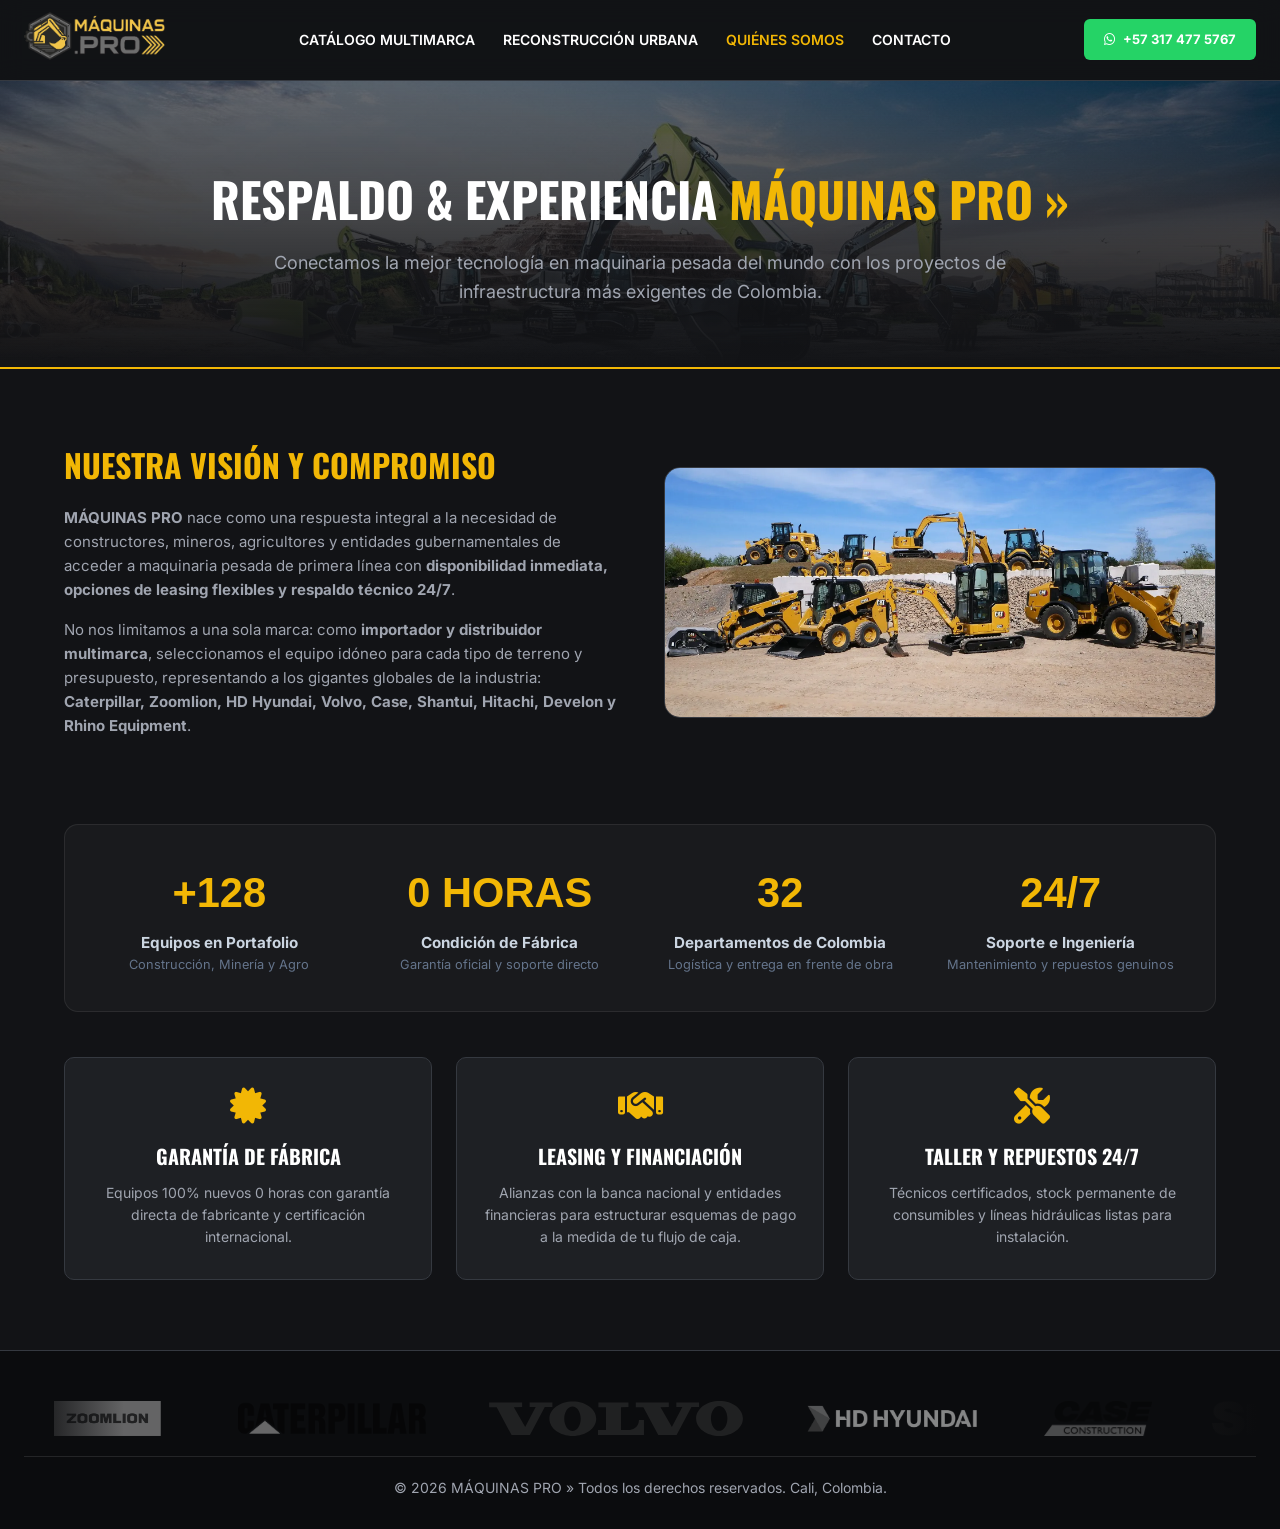
==== quienes-somos.html @ 678b1ead "feat: inicializar MAQUINAS.PRO EVOLUTION a partir de version basica" ====
<!DOCTYPE html>
<html lang="es">
<head>
    <meta charset="UTF-8">
    <meta name="viewport" content="width=device-width, initial-scale=1.0">
    <title>Quiénes Somos | MÁQUINAS PRO » Importador y Respaldo Multimarca en Colombia</title>
    <meta name="description" content="Conoce a MÁQUINAS PRO, empresa líder en importación, distribución y leasing de maquinaria pesada 0 horas de las principales marcas mundiales en Colombia.">
    <link rel="icon" href="assets/logo/logo-maquinas-pro.png" type="image/png">

    <!-- SEO & Open Graph Meta Tags -->
    <meta name="keywords" content="maquinaria pesada, excavadoras, retroexcavadoras, venta de maquinaria, leasing maquinaria, Colombia, Caterpillar, Volvo, Zoomlion, Hyundai, reconstrucción urbana, equipos de construcción">
    <meta property="og:type" content="website">
    <meta property="og:url" content="https://www.maquinas.pro/">
    <meta property="og:title" content="MÁQUINAS PRO » | Venta y Leasing de Maquinaria Pesada en Colombia">
    <meta property="og:description" content="Importador multimarca: Caterpillar, Volvo, Zoomlion, HD Hyundai. Flotas nuevas 0 horas listas para entrega y reconstrucción urbana.">
    <meta property="og:image" content="https://www.maquinas.pro/assets/logo/logo-maquinas-pro.png">
    
    <!-- Twitter Meta Tags -->
    <meta name="twitter:card" content="summary_large_image">
    <meta property="twitter:domain" content="maquinas.pro">
    <meta property="twitter:url" content="https://www.maquinas.pro/">
    <meta name="twitter:title" content="MÁQUINAS PRO » | Venta y Leasing de Maquinaria Pesada en Colombia">
    <meta name="twitter:description" content="Importador multimarca: Caterpillar, Volvo, Zoomlion, HD Hyundai. Flotas nuevas 0 horas listas para entrega inmediata.">
    <meta name="twitter:image" content="https://www.maquinas.pro/assets/logo/logo-maquinas-pro.png">

    
    <link rel="preconnect" href="https://fonts.googleapis.com">
    <link rel="preconnect" href="https://fonts.gstatic.com" crossorigin>
    <link href="https://fonts.googleapis.com/css2?family=Inter:wght@300;400;500;600;700;800&family=Oswald:wght@500;600;700&display=swap" rel="stylesheet">
    <link rel="stylesheet" href="https://cdnjs.cloudflare.com/ajax/libs/font-awesome/6.4.0/css/all.min.css">
    
    <style>
        :root {
            --primary-gold: #F2B705;
            --accent-orange: #FF6600;
            --dark-charcoal: #121316;
            --dark-surface: #1E2024;
            --dark-card: #26292E;
            --dark-border: #353940;
            --text-white: #FFFFFF;
            --text-gray: #A0A5B0;
            --text-muted: #717784;
            --font-heading: 'Oswald', sans-serif;
            --font-body: 'Inter', sans-serif;
            --radius-sm: 6px;
            --radius-md: 10px;
            --radius-lg: 16px;
        }

        * { margin:0; padding:0; box-sizing:border-box; }
        body { font-family: var(--font-body); background-color: var(--dark-charcoal); color: var(--text-white); line-height: 1.6; }
        
        header { position: sticky; top: 0; z-index: 1000; background: rgba(18, 19, 22, 0.95); backdrop-filter: blur(12px); border-bottom: 1px solid var(--dark-border); }
        .nav-container { max-width: 1400px; margin: 0 auto; padding: 12px 24px; display: flex; align-items: center; justify-content: space-between; }
        .logo-wrapper img { height: 48px; object-fit: contain; }
        .nav-links { display: flex; gap: 28px; list-style: none; align-items: center; }
        .nav-links a { color: var(--text-white); text-decoration: none; font-size: 14px; font-weight: 600; text-transform: uppercase; transition: color 0.2s; }
        .nav-links a:hover, .nav-links a.active { color: var(--primary-gold); }
        .btn-whatsapp { background-color: #25D366; color: #fff; padding: 10px 20px; border-radius: var(--radius-sm); text-decoration: none; font-weight: 700; font-size: 13px; display: inline-flex; align-items: center; gap: 8px; }

        .page-hero {
            padding: 80px 24px 60px;
            background: linear-gradient(180deg, rgba(18,19,22,0.6) 0%, var(--dark-charcoal) 100%),
                        url('assets/catalog/zoomlion_earthmoving_machinery_company_cover.jpg') center/cover no-repeat;
            text-align: center;
            border-bottom: 2px solid var(--primary-gold);
        }

        .page-title { font-family: var(--font-heading); font-size: 48px; text-transform: uppercase; margin-bottom: 12px; }
        .page-title span { color: var(--primary-gold); }
        .page-subtitle { color: var(--text-gray); font-size: 18px; max-width: 750px; margin: 0 auto; }

        .content-section { max-width: 1200px; margin: 0 auto; padding: 70px 24px; }
        .grid-2 { display: grid; grid-template-columns: 1fr 1fr; gap: 48px; align-items: center; margin-bottom: 70px; }
        .grid-2 img { width: 100%; border-radius: var(--radius-lg); border: 1px solid var(--dark-border); }

        .about-text h2 { font-family: var(--font-heading); font-size: 32px; color: var(--primary-gold); margin-bottom: 16px; text-transform: uppercase; }
        .about-text p { color: var(--text-gray); margin-bottom: 16px; font-size: 15px; }

        .values-grid { display: grid; grid-template-columns: repeat(3, 1fr); gap: 24px; margin-top: 40px; }
        .value-card { background: var(--dark-surface); border: 1px solid var(--dark-border); border-radius: var(--radius-md); padding: 30px 24px; text-align: center; }
        .value-card i { font-size: 36px; color: var(--primary-gold); margin-bottom: 16px; }
        .value-card h3 { font-family: var(--font-heading); font-size: 20px; margin-bottom: 10px; text-transform: uppercase; }
        .value-card p { color: var(--text-gray); font-size: 14px; }

        footer { background: #0B0C0E; padding: 50px 24px 30px; border-top: 1px solid var(--dark-border); text-align: center; }
        footer img { max-height: 44px; margin-bottom: 20px; }
        footer p { color: var(--text-gray); font-size: 14px; }
    
        /* Mobile Menu Toggle */
        .nav-actions { display: flex; align-items: center; gap: 12px; }
        .mobile-menu-btn { display: none; color: var(--text-white); font-size: 24px; cursor: pointer; background: none; border: none; padding: 5px; }
        
        @media (max-width: 992px) {
            .grid-2 { grid-template-columns: 1fr; gap: 32px; }
            .values-grid { grid-template-columns: 1fr; }
            .page-title { font-size: 32px; }
        }

        @media (max-width: 992px) {
            .nav-links {
                display: none;
                flex-direction: column;
                position: absolute;
                top: 100%;
                left: 0;
                width: 100%;
                background: rgba(18, 19, 22, 0.98);
                backdrop-filter: blur(12px);
                padding: 10px 0;
                border-bottom: 1px solid var(--dark-border);
                box-shadow: 0 10px 20px rgba(0,0,0,0.5);
            }
            .nav-links.active { display: flex; }
            .nav-links li { width: 100%; }
            .nav-links a { padding: 15px 24px; display: block; border-bottom: 1px solid rgba(255,255,255,0.05); }
            .mobile-menu-btn { display: block; }
            .btn-whatsapp span { display: none; } /* Hide text on very small screens, keep icon */
        }

    
        .footer-multibrand-banner {
            width: 100%;
            overflow: hidden;
            padding-bottom: 20px;
            margin-bottom: 20px;
            border-bottom: 1px solid rgba(255,255,255,0.1);
            position: relative;
        }
        .footer-multibrand-banner::before,
        .footer-multibrand-banner::after {
            content: '';
            position: absolute;
            top: 0;
            width: 100px;
            height: 100%;
            z-index: 2;
        }
        .footer-multibrand-banner::before {
            left: 0;
            background: linear-gradient(to right, #0B0C0E 0%, transparent 100%);
        }
        .footer-multibrand-banner::after {
            right: 0;
            background: linear-gradient(to left, #0B0C0E 0%, transparent 100%);
        }
        .brand-carousel-track {
            display: flex;
            align-items: center;
            width: max-content;
            animation: scrollCarousel 30s linear infinite;
        }
        .brand-carousel-track:hover { animation-play-state: paused; }
        .brand-carousel-track img {
            height: 35px;
            margin: 0 30px;
            object-fit: contain;
            filter: grayscale(100%) opacity(0.5);
            transition: all 0.3s ease;
            cursor: pointer;
        }
        .brand-carousel-track img:hover {
            filter: grayscale(0%) opacity(1);
            transform: scale(1.05);
        }
        @keyframes scrollCarousel {
            0% { transform: translateX(0); }
            100% { transform: translateX(-50%); }
        }

    </style>
</head>
<body>

    <header>
        <div class="nav-container">
            <a href="index.html" class="logo-wrapper">
                <img src="assets/logo/logo-maquinas-pro.png" alt="MÁQUINAS PRO »">
            </a>
            <ul class="nav-links" id="navLinks">
                <li><a href="index.html#catalogo">Catálogo Multimarca</a></li>
                <li><a href="index.html#reconstruccion">Reconstrucción Urbana</a></li>
                <li><a href="quienes-somos.html" class="active">Quiénes Somos</a></li>
                <li><a href="index.html#contacto">Contacto</a></li>
            </ul>
            <div class="nav-actions">
                <a id="navWhatsappBtn" href="https://wa.me/573174775767" target="_blank" class="btn-whatsapp">
                    <i class="fab fa-whatsapp"></i> <span>+57 317 477 5767</span>
                </a>
                <button class="mobile-menu-btn" onclick="toggleMenu()" aria-label="Abrir menú">
                    <i class="fas fa-bars"></i>
                </button>
            </div>
        </div>
    </header>

    <div class="page-hero">
        <h1 class="page-title">RESPALDO & EXPERIENCIA <span>MÁQUINAS PRO »</span></h1>
        <p class="page-subtitle">
            Conectamos la mejor tecnología en maquinaria pesada del mundo con los proyectos de infraestructura más exigentes de Colombia.
        </p>
    </div>

    <div class="content-section">
        <div class="grid-2">
            <div class="about-text">
                <h2>Nuestra Visión y Compromiso</h2>
                <p>
                    <strong>MÁQUINAS PRO</strong> nace como una respuesta integral a la necesidad de constructores, mineros, agricultores y entidades gubernamentales de acceder a maquinaria pesada de primera línea con <strong>disponibilidad inmediata, opciones de leasing flexibles y respaldo técnico 24/7</strong>.
                </p>
                <p>
                    No nos limitamos a una sola marca: como <strong>importador y distribuidor multimarca</strong>, seleccionamos el equipo idóneo para cada tipo de terreno y presupuesto, representando a los gigantes globales de la industria: <strong>Caterpillar, Zoomlion, HD Hyundai, Volvo, Case, Shantui, Hitachi, Develon y Rhino Equipment</strong>.
                </p>
            </div>
            <div>
                <img src="assets/catalog/Caterpillar Construction Machinery.webp" alt="Flota Maquinaria Pesada">
            </div>
        </div>

        
        <!-- Cifras de Solidez Corporativa -->
        <div class="stats-counter-bar" style="display:grid; grid-template-columns:repeat(auto-fit, minmax(220px, 1fr)); gap:20px; background:rgba(255,255,255,0.03); border:1px solid rgba(255,255,255,0.08); border-radius:14px; padding:35px 24px; margin:45px 0; text-align:center;">
            <div>
                <div style="font-family:'Montserrat',sans-serif; font-size:2.6rem; font-weight:900; color:var(--primary-gold, #f5a623);">+128</div>
                <div style="color:#cbd5e1; font-weight:700; font-size:0.95rem; margin-top:4px;">Equipos en Portafolio</div>
                <div style="color:#64748b; font-size:0.8rem;">Construcción, Minería y Agro</div>
            </div>
            <div>
                <div style="font-family:'Montserrat',sans-serif; font-size:2.6rem; font-weight:900; color:var(--primary-gold, #f5a623);">0 HORAS</div>
                <div style="color:#cbd5e1; font-weight:700; font-size:0.95rem; margin-top:4px;">Condición de Fábrica</div>
                <div style="color:#64748b; font-size:0.8rem;">Garantía oficial y soporte directo</div>
            </div>
            <div>
                <div style="font-family:'Montserrat',sans-serif; font-size:2.6rem; font-weight:900; color:var(--primary-gold, #f5a623);">32</div>
                <div style="color:#cbd5e1; font-weight:700; font-size:0.95rem; margin-top:4px;">Departamentos de Colombia</div>
                <div style="color:#64748b; font-size:0.8rem;">Logística y entrega en frente de obra</div>
            </div>
            <div>
                <div style="font-family:'Montserrat',sans-serif; font-size:2.6rem; font-weight:900; color:var(--primary-gold, #f5a623);">24/7</div>
                <div style="color:#cbd5e1; font-weight:700; font-size:0.95rem; margin-top:4px;">Soporte e Ingeniería</div>
                <div style="color:#64748b; font-size:0.8rem;">Mantenimiento y repuestos genuinos</div>
            </div>
        </div>

        <div class="values-grid">
            <div class="value-card">
                <i class="fas fa-certificate"></i>
                <h3>Garantía de Fábrica</h3>
                <p>Equipos 100% nuevos 0 horas con garantía directa de fabricante y certificación internacional.</p>
            </div>
            <div class="value-card">
                <i class="fas fa-handshake"></i>
                <h3>Leasing y Financiación</h3>
                <p>Alianzas con la banca nacional y entidades financieras para estructurar esquemas de pago a la medida de tu flujo de caja.</p>
            </div>
            <div class="value-card">
                <i class="fas fa-screwdriver-wrench"></i>
                <h3>Taller y Repuestos 24/7</h3>
                <p>Técnicos certificados, stock permanente de consumibles y líneas hidráulicas listas para instalación.</p>
            </div>
        </div>
    </div>

    <footer>
        <div class="footer-multibrand-banner">
            <div class="brand-carousel-track">
                <!-- Primera Serie -->
                    <img src="assets/brands/zoomlion.png" alt="Zoomlion">
                    <img src="assets/brands/caterpillar.png" alt="Caterpillar">
                    <img src="assets/brands/volvo.svg" alt="Volvo">
                    <img src="assets/brands/hd-hyundai.png" alt="HD Hyundai">
                    <img src="assets/brands/case.png" alt="CASE">
                    <img src="assets/brands/shantui.png" alt="Shantui">
                    <img src="assets/brands/hitachi.png" alt="Hitachi">
                    <img src="assets/brands/develon.png" alt="Develon">
                <!-- Segunda Serie (Clonada para Loop Infinito) -->
                    <img src="assets/brands/zoomlion.png" alt="Zoomlion">
                    <img src="assets/brands/caterpillar.png" alt="Caterpillar">
                    <img src="assets/brands/volvo.svg" alt="Volvo">
                    <img src="assets/brands/hd-hyundai.png" alt="HD Hyundai">
                    <img src="assets/brands/case.png" alt="CASE">
                    <img src="assets/brands/shantui.png" alt="Shantui">
                    <img src="assets/brands/hitachi.png" alt="Hitachi">
                    <img src="assets/brands/develon.png" alt="Develon">
            </div>
        </div>
        <p>&copy; 2026 MÁQUINAS PRO » Todos los derechos reservados. Cali, Colombia.</p>
    </footer>


    <!-- Mobile Menu Script -->
    <script>
        function toggleMenu() {
            document.getElementById('navLinks').classList.toggle('active');
        }
        
        // Close menu when clicking a link
        document.querySelectorAll('.nav-links a').forEach(link => {
            link.addEventListener('click', () => {
                document.getElementById('navLinks').classList.remove('active');
            });
        });
    </script>
</body>

</html>
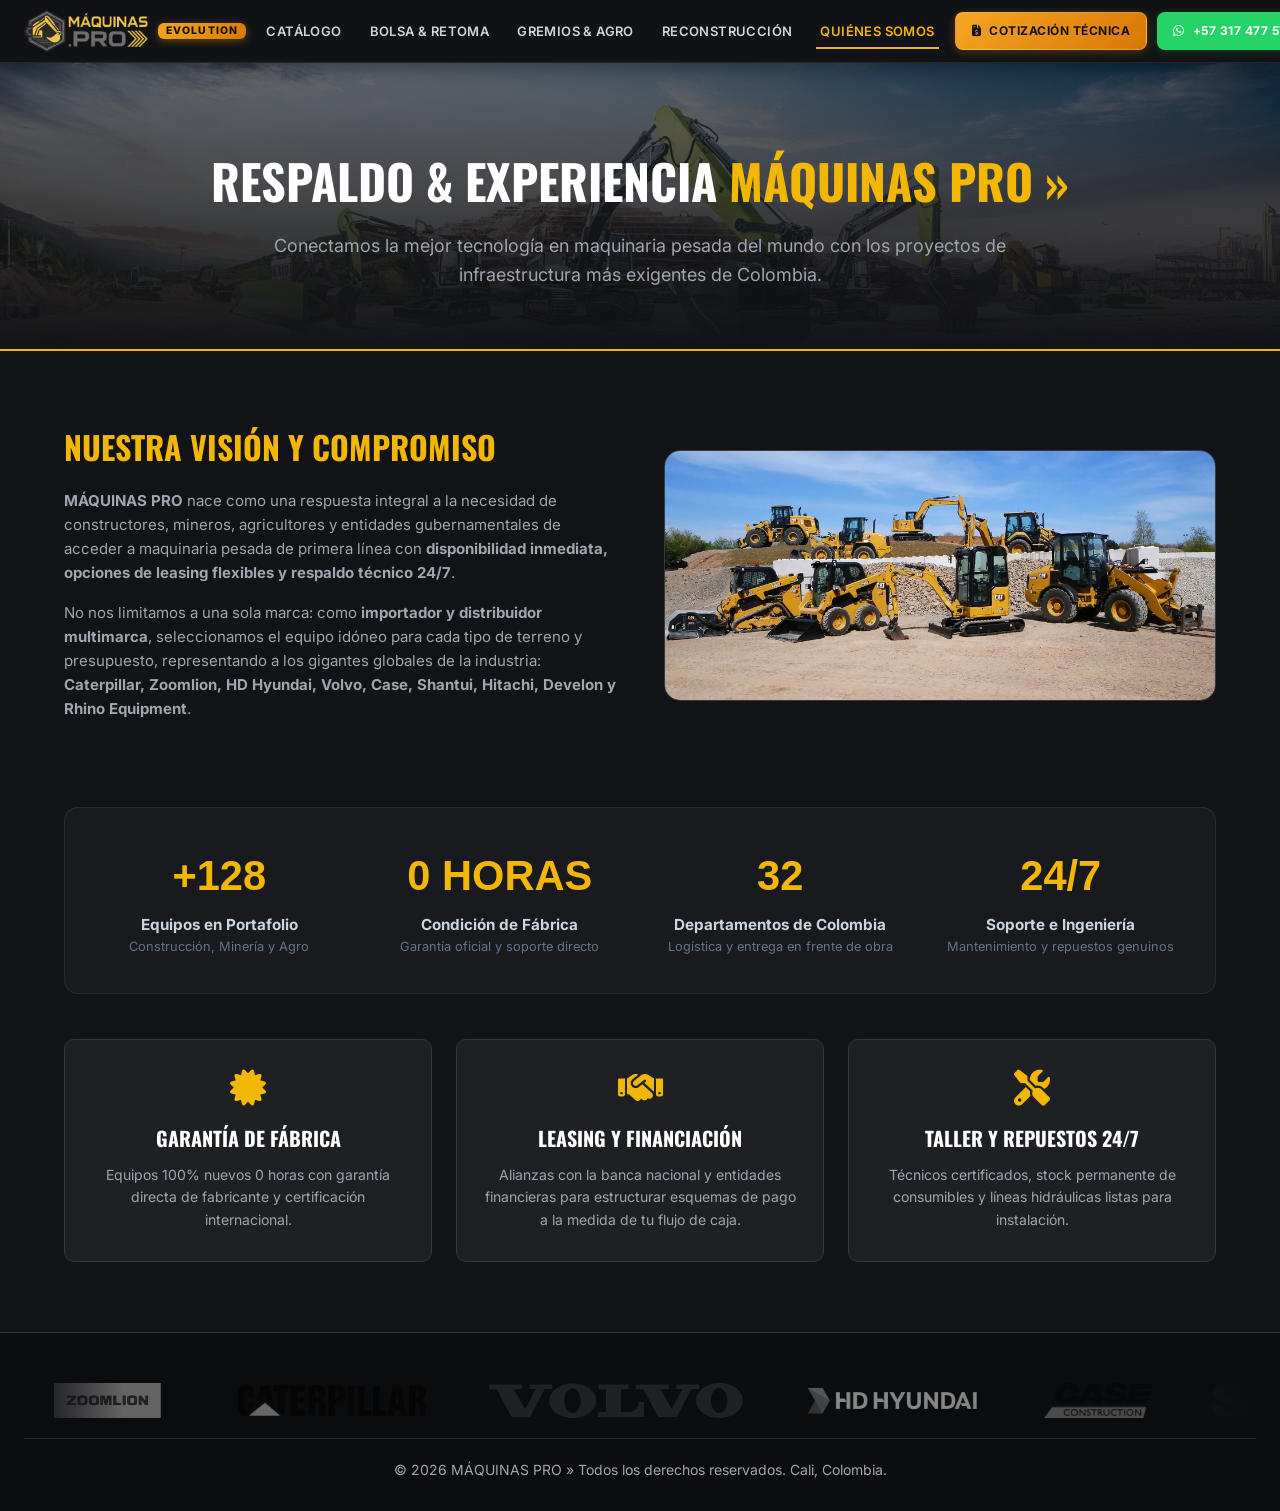
==== commit 0230483a: "feat: redesign navigation bar with single-line links, separated header CTAs, and mobile drawer" ====
--- a/quienes-somos.html
+++ b/quienes-somos.html
@@ -50,13 +50,23 @@
         * { margin:0; padding:0; box-sizing:border-box; }
         body { font-family: var(--font-body); background-color: var(--dark-charcoal); color: var(--text-white); line-height: 1.6; }
         
-        header { position: sticky; top: 0; z-index: 1000; background: rgba(18, 19, 22, 0.95); backdrop-filter: blur(12px); border-bottom: 1px solid var(--dark-border); }
-        .nav-container { max-width: 1400px; margin: 0 auto; padding: 12px 24px; display: flex; align-items: center; justify-content: space-between; }
-        .logo-wrapper img { height: 48px; object-fit: contain; }
-        .nav-links { display: flex; gap: 28px; list-style: none; align-items: center; }
-        .nav-links a { color: var(--text-white); text-decoration: none; font-size: 14px; font-weight: 600; text-transform: uppercase; transition: color 0.2s; }
+        header { position: sticky; top: 0; z-index: 1000; background: rgba(18, 19, 22, 0.97); backdrop-filter: blur(14px); -webkit-backdrop-filter: blur(14px); border-bottom: 1px solid rgba(255, 255, 255, 0.08); box-shadow: 0 4px 20px rgba(0, 0, 0, 0.4); }
+        .nav-container { max-width: 1440px; margin: 0 auto; padding: 10px 24px; display: flex; align-items: center; justify-content: space-between; gap: 16px; }
+        .logo-wrapper { display: inline-flex; align-items: center; gap: 10px; text-decoration: none; flex-shrink: 0; }
+        .logo-wrapper img { height: 42px; object-fit: contain; display: block; }
+        .evolution-pill-badge { display: inline-flex; align-items: center; gap: 4px; background: linear-gradient(135deg, #f5a623 0%, #d97706 100%); color: #111; font-size: 0.65rem; font-weight: 800; letter-spacing: 1.2px; text-transform: uppercase; padding: 3px 8px; border-radius: 6px; box-shadow: 0 2px 8px rgba(245, 166, 35, 0.35); white-space: nowrap; line-height: 1; }
+        .nav-links { display: flex; gap: 20px; list-style: none; align-items: center; margin: 0; padding: 0; }
+        .nav-links li { position: relative; }
+        .nav-links a { color: #d1d5db; text-decoration: none; font-size: 13px; font-weight: 600; letter-spacing: 0.4px; text-transform: uppercase; white-space: nowrap; padding: 8px 4px; display: inline-block; transition: color 0.2s ease; }
         .nav-links a:hover, .nav-links a.active { color: var(--primary-gold); }
-        .btn-whatsapp { background-color: #25D366; color: #fff; padding: 10px 20px; border-radius: var(--radius-sm); text-decoration: none; font-weight: 700; font-size: 13px; display: inline-flex; align-items: center; gap: 8px; }
+        .nav-links a::after { content: ''; position: absolute; bottom: 0; left: 0; width: 0; height: 2px; background: var(--primary-gold); transition: width 0.25s ease; }
+        .nav-links a:hover::after, .nav-links a.active::after { width: 100%; }
+        .nav-links .mobile-only-gate { display: none; }
+        .nav-actions { display: flex; gap: 10px; align-items: center; flex-shrink: 0; }
+        .btn-cotizar-header { height: 38px; padding: 0 16px; background: linear-gradient(135deg, #f5a623 0%, #d97706 100%); color: #111; font-family: var(--font-body); font-size: 12px; font-weight: 700; letter-spacing: 0.5px; text-transform: uppercase; text-decoration: none; border-radius: 8px; display: inline-flex; align-items: center; gap: 8px; white-space: nowrap; box-shadow: 0 2px 10px rgba(245, 166, 35, 0.25); transition: all 0.25s ease; border: 1px solid rgba(255, 255, 255, 0.2); box-sizing: border-box; }
+        .btn-cotizar-header:hover { transform: translateY(-2px); box-shadow: 0 4px 18px rgba(245, 166, 35, 0.45); color: #000; }
+        .btn-whatsapp-header { height: 38px; padding: 0 16px; background: #25D366; color: #ffffff; font-family: var(--font-body); font-size: 12px; font-weight: 700; letter-spacing: 0.5px; text-decoration: none; border-radius: 8px; display: inline-flex; align-items: center; gap: 8px; white-space: nowrap; box-shadow: 0 2px 10px rgba(37, 211, 102, 0.2); transition: all 0.25s ease; border: none; box-sizing: border-box; }
+        .btn-whatsapp-header:hover { background-color: #20BA5A; transform: translateY(-2px); box-shadow: 0 4px 18px rgba(37, 211, 102, 0.35); color: #ffffff; }
 
         .page-hero {
             padding: 80px 24px 60px;
@@ -87,9 +97,9 @@
         footer img { max-height: 44px; margin-bottom: 20px; }
         footer p { color: var(--text-gray); font-size: 14px; }
     
-        /* Mobile Menu Toggle */
-        .nav-actions { display: flex; align-items: center; gap: 12px; }
-        .mobile-menu-btn { display: none; color: var(--text-white); font-size: 24px; cursor: pointer; background: none; border: none; padding: 5px; }
+        /* Mobile Menu Toggle & Breakpoints */
+        .mobile-menu-btn { display: none; color: var(--text-white); font-size: 20px; cursor: pointer; background: rgba(255, 255, 255, 0.06); border: 1px solid rgba(255, 255, 255, 0.12); border-radius: 8px; width: 38px; height: 38px; align-items: center; justify-content: center; transition: background 0.2s ease; }
+        .mobile-menu-btn:hover { background: rgba(255, 255, 255, 0.14); }
         
         @media (max-width: 992px) {
             .grid-2 { grid-template-columns: 1fr; gap: 32px; }
@@ -97,7 +107,7 @@
             .page-title { font-size: 32px; }
         }
 
-        @media (max-width: 992px) {
+        @media (max-width: 1140px) {
             .nav-links {
                 display: none;
                 flex-direction: column;
@@ -106,16 +116,24 @@
                 left: 0;
                 width: 100%;
                 background: rgba(18, 19, 22, 0.98);
-                backdrop-filter: blur(12px);
-                padding: 10px 0;
-                border-bottom: 1px solid var(--dark-border);
-                box-shadow: 0 10px 20px rgba(0,0,0,0.5);
+                backdrop-filter: blur(16px);
+                -webkit-backdrop-filter: blur(16px);
+                padding: 16px 20px 20px;
+                border-bottom: 2px solid var(--primary-gold);
+                box-shadow: 0 12px 30px rgba(0,0,0,0.6);
+                gap: 4px;
             }
             .nav-links.active { display: flex; }
             .nav-links li { width: 100%; }
-            .nav-links a { padding: 15px 24px; display: block; border-bottom: 1px solid rgba(255,255,255,0.05); }
-            .mobile-menu-btn { display: block; }
-            .btn-whatsapp span { display: none; } /* Hide text on very small screens, keep icon */
+            .nav-links a { padding: 12px 16px; display: block; font-size: 14px; border-radius: 6px; border-bottom: 1px solid rgba(255,255,255,0.05); }
+            .nav-links a::after { display: none; }
+            .nav-links a:hover { background: rgba(242, 183, 5, 0.1); }
+            .nav-links .mobile-only-gate { display: block; margin-top: 10px; }
+            .nav-links .mobile-only-gate a { background: linear-gradient(135deg, #f5a623 0%, #d97706 100%); color: #111; font-weight: 700; text-align: center; border-bottom: none; padding: 12px; }
+            .mobile-menu-btn { display: inline-flex; }
+            .btn-cotizar-header { display: none; }
+            .btn-whatsapp-header span { display: none; }
+            .btn-whatsapp-header { padding: 0 12px; }
         }
 
     
@@ -176,15 +194,21 @@
         <div class="nav-container">
             <a href="index.html" class="logo-wrapper">
                 <img src="assets/logo/logo-maquinas-pro.png" alt="MÁQUINAS PRO »">
+                <span class="evolution-pill-badge">EVOLUTION</span>
             </a>
             <ul class="nav-links" id="navLinks">
-                <li><a href="index.html#catalogo">Catálogo Multimarca</a></li>
-                <li><a href="index.html#reconstruccion">Reconstrucción Urbana</a></li>
+                <li><a href="index.html#catalogo">Catálogo</a></li>
+                <li><a href="index.html#bolsa-usados">Bolsa & Retoma</a></li>
+                <li><a href="index.html#gremios-agro">Gremios & Agro</a></li>
+                <li><a href="index.html#reconstruccion">Reconstrucción</a></li>
                 <li><a href="quienes-somos.html" class="active">Quiénes Somos</a></li>
-                <li><a href="index.html#contacto">Contacto</a></li>
+                <li class="mobile-only-gate"><a href="index.html#smart_lead_gate"><i class="fas fa-file-invoice-dollar"></i> Cotización Técnica</a></li>
             </ul>
             <div class="nav-actions">
-                <a id="navWhatsappBtn" href="https://wa.me/573174775767" target="_blank" class="btn-whatsapp">
+                <a href="index.html#smart_lead_gate" class="btn-cotizar-header">
+                    <i class="fas fa-file-invoice-dollar"></i> <span>Cotización Técnica</span>
+                </a>
+                <a id="navWhatsappBtn" href="https://wa.me/573174775767" target="_blank" class="btn-whatsapp-header">
                     <i class="fab fa-whatsapp"></i> <span>+57 317 477 5767</span>
                 </a>
                 <button class="mobile-menu-btn" onclick="toggleMenu()" aria-label="Abrir menú">
